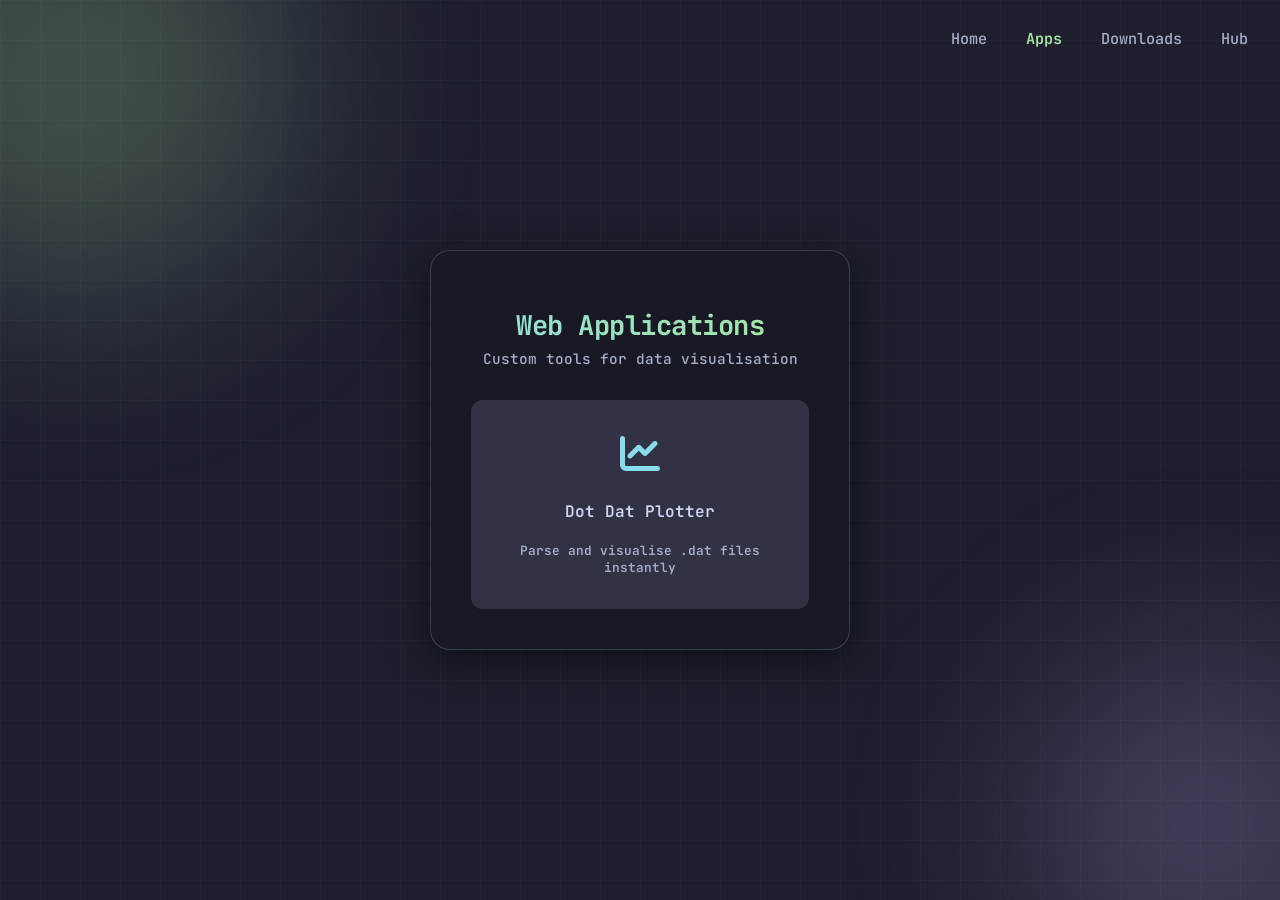
==== apps/index.html @ 5152d7b5 "Initial commit (clean)" ====
<!doctype html>
<html lang="en">
  <head>
    <meta charset="UTF-8" />
    <meta name="viewport" content="width=device-width, initial-scale=1.0" />
    <title>Apps</title>
    <meta name="robots" content="index, follow" />
    <meta name="google-adsense-account" content="ca-pub-9043552187427888" />
    <script
      async
      src="https://pagead2.googlesyndication.com/pagead/js/adsbygoogle.js?client=ca-pub-9043552187427888"
      crossorigin="anonymous"
    ></script>
    <link
      rel="stylesheet"
      href="https://cdnjs.cloudflare.com/ajax/libs/font-awesome/6.5.1/css/all.min.css"
    />
    <link rel="canonical" href="https://www.ojalkhatiwada.com.np/apps/" />
    <link rel="stylesheet" href="/assets/css/style.css" />
    <link rel="icon" type="image/jpeg" href="/favicon.ico" />
  </head>
  <body>
    <div class="top-nav">
      <a href="/" class="nav-link">Home</a>
      <a href="/apps/" class="nav-link active">Apps</a>
      <a href="/downloads/" class="nav-link">Downloads</a>
      <a href="/hub/" class="nav-link">Hub</a>
    </div>

    <main>
      <section id="apps" class="page active">
        <h1>Web Applications</h1>
        <p class="tagline">Custom tools for data visualisation</p>

        <div class="grid">
          <a href="/web-apps/dot-dat-plotter/" class="item-card">
            <i class="fas fa-chart-line"></i>
            <span>Dot Dat Plotter</span>
            <p class="apps-card-desc">Parse and visualise .dat files instantly</p>
          </a>
        </div>
      </section>
    </main>

  </body>
</html>
---- assets/css/style.css ----
@import url("https://fonts.googleapis.com/css2?family=JetBrains+Mono:ital,wght@0,100..800;1,100..800&display=swap");

:root {
  --base: #1e1e2e;
  --mantle: #181825;
  --surface0: #313244;
  --text: #cdd6f4;
  --subtext0: #a6adc8;
  --green: #a6e3a1;
  --teal: #94e2d5;
  --sky: #89dceb;
  --mauve: #cba6f7;
}

* {
  margin: 0;
  padding: 0;
  box-sizing: border-box;
}

body {
  min-height: 100vh;
  font-family: "JetBrains Mono", monospace;
  display: flex;
  justify-content: center;
  align-items: center;
  padding: 1.5rem;
  color: var(--text);
  background-color: var(--base);
  overflow-x: hidden;
  background-image:
    linear-gradient(rgba(166, 227, 161, 0.03) 1px, transparent 1px),
    linear-gradient(90deg, rgba(166, 227, 161, 0.03) 1px, transparent 1px);
  background-size: 40px 40px;
  background-attachment: fixed;
}

body::before,
body::after {
  content: "";
  position: fixed;
  border-radius: 50%;
  filter: blur(100px);
  z-index: -1;
  opacity: 0.25;
  animation: float 25s infinite alternate ease-in-out;
  pointer-events: none;
}

body::before {
  width: 450px;
  height: 450px;
  background: var(--green);
  top: -150px;
  left: -150px;
}

body::after {
  width: 350px;
  height: 350px;
  background: var(--mauve);
  bottom: -100px;
  right: -100px;
  animation-delay: -7s;
}

@keyframes float {
  0% {
    transform: translate(0, 0) scale(1);
  }
  50% {
    transform: translate(120px, 80px) scale(1.1);
  }
  100% {
    transform: translate(-80px, 120px) scale(0.9);
  }
}

main {
  text-align: center;
  background: rgba(24, 24, 37, 0.75);
  backdrop-filter: blur(12px);
  padding: 2.5rem;
  border-radius: 20px;
  max-width: 420px;
  width: 100%;
  border: 1px solid rgba(166, 227, 161, 0.2);
  box-shadow: 0 10px 40px rgba(0, 0, 0, 0.5);
  animation: entry 0.6s cubic-bezier(0.16, 1, 0.3, 1);
  position: relative;
  z-index: 10;
}

@keyframes entry {
  from {
    opacity: 0;
    transform: translateY(20px) scale(0.98);
  }
  to {
    opacity: 1;
    transform: translateY(0) scale(1);
  }
}

/* Tab Navigation */
.tabs {
  display: flex;
  justify-content: center;
  gap: 6px;
  margin-bottom: 2rem;
  background: var(--mantle);
  padding: 6px;
  border-radius: 14px;
}

.tab-btn {
  background: transparent;
  border: none;
  color: var(--subtext0);
  padding: 8px 16px;
  cursor: pointer;
  border-radius: 10px;
  font-weight: 600;
  font-size: 0.85rem;
  transition: 0.2s ease;
  font-family: inherit;
}

.tab-btn.active {
  background: var(--surface0);
  color: var(--green);
  box-shadow: 0 2px 8px rgba(0, 0, 0, 0.2);
}

.page {
  display: none;
}
.page.active {
  display: block;
  animation: fadeIn 0.4s ease;
}

@keyframes fadeIn {
  from {
    opacity: 0;
    transform: translateY(10px);
  }
  to {
    opacity: 1;
    transform: translateY(0);
  }
}

/* Profile Elements */
.profile-pic {
  width: 110px;
  height: 110px;
  border-radius: 50%;
  border: 2px solid var(--green);
  object-fit: cover;
  margin-bottom: 1rem;
  box-shadow: 0 0 15px rgba(166, 227, 161, 0.2);
}

.avatar-sm {
  width: 30px;
  height: 30px;
  border-radius: 50%;
  border: 1px solid var(--green);
  object-fit: cover;
  margin: 0;
}

/* Forum User Avatar Fix */
#user_info {
  display: flex;
  align-items: center;
  justify-content: center;
  gap: 12px;
  margin-bottom: 1.5rem;
}

#user_avatar {
  width: 40px;
  height: 40px;
  margin-bottom: 0;
  border-width: 1px;
}

h1 {
  font-size: 1.7rem;
  margin-bottom: 0.4rem;
  background: linear-gradient(
    90deg,
    var(--teal),
    var(--green),
    var(--mauve),
    var(--teal)
  );
  background-size: 300%;
  animation: gradientShift 6s linear infinite;
  -webkit-background-clip: text;
  -webkit-text-fill-color: transparent;
  letter-spacing: -0.5px;
}

@keyframes gradientShift {
  from {
    background-position: 0%;
  }
  to {
    background-position: 300%;
  }
}

h2 {
  color: var(--green);
  margin-bottom: 1.5rem;
  font-size: 1.4rem;
}

.tagline {
  color: var(--subtext0);
  margin-bottom: 1.5rem;
  font-size: 0.9rem;
  font-weight: 500;
}

/* Layout Grids */
nav,
.grid {
  display: flex;
  flex-direction: column;
  gap: 0.75rem;
}

.link-card,
.item-card {
  display: flex;
  align-items: center;
  justify-content: center;
  gap: 12px;
  background: var(--surface0);
  color: var(--text);
  text-decoration: none;
  padding: 1rem;
  border-radius: 12px;
  font-weight: 600;
  transition: 0.2s ease;
  border: 1px solid transparent;
  cursor: pointer;
}

.link-card:hover,
.item-card:hover {
  background: rgba(166, 227, 161, 0.1);
  border-color: var(--green);
  color: var(--green);
  transform: translateX(6px);
  box-shadow: 0 0 20px rgba(166, 227, 161, 0.25);
}

/* Messaging/Toasts */
.toast {
  font-size: 0.85rem;
  color: var(--green);
  opacity: 0;
  transform: translateY(-10px);
  transition: 0.4s cubic-bezier(0.175, 0.885, 0.32, 1.275);
  pointer-events: none;
  height: 0;
  overflow: hidden;
}

.toast.show {
  opacity: 1;
  height: 40px;
  margin-top: 15px;
  transform: translateY(0);
}

/* Header Nav */
.top-nav {
  position: absolute;
  top: 20px;
  right: 20px;
  display: flex;
  gap: 15px;
  z-index: 1000;
}

.nav-link {
  text-decoration: none;
  color: var(--subtext0);
  font-weight: 500;
  font-size: 0.95rem;
  padding: 8px 12px;
  border-radius: 8px;
  transition: 0.3s ease;
}

.nav-link:hover {
  color: var(--text);
  background-color: var(--surface0);
}

.nav-link.active {
  color: var(--green);
  font-weight: 600;
}

/* Form Styling */
input,
textarea {
  display: block;
  width: 100%;
  padding: 1rem;
  margin-bottom: 0.5rem;
  background-color: var(--mantle);
  color: var(--text);
  border: 1px solid var(--surface0);
  border-radius: 12px;
  font-family: inherit;
  font-size: 0.9rem;
  outline: none;
  appearance: none;
  transition:
    border-color 0.3s ease,
    box-shadow 0.3s ease;
}

input:focus,
textarea:focus {
  border-color: var(--green);
  box-shadow: 0 0 12px rgba(166, 227, 161, 0.15);
}

input::placeholder {
  color: var(--subtext0);
  opacity: 0.5;
}

/* Post Cards */
.post-card {
  background: var(--mantle);
  border: 1px solid var(--surface0);
  border-radius: 16px;
  padding: 1.5rem;
  margin-bottom: 1rem;
  transition:
    transform 0.2s ease,
    border-color 0.2s ease;
}

.post-card:hover {
  border-color: var(--teal);
  transform: translateY(-2px);
}

.post-header {
  display: flex;
  align-items: center;
  gap: 12px;
  margin-bottom: 1rem;
  border-bottom: 1px solid var(--surface0);
  padding-bottom: 0.5rem;
}

.post-content {
  line-height: 1.6;
  font-size: 0.95rem;
  white-space: pre-wrap;
  text-align: left;
}

/* Forum Utilities */
.search-wrapper {
  position: relative;
  margin-bottom: 1.5rem;
}

.search-wrapper i {
  position: absolute;
  left: 15px;
  top: 50%;
  transform: translateY(-50%);
  color: var(--subtext0);
  z-index: 5;
}

#global_search {
  padding-left: 45px;
  margin-bottom: 0;
  text-align: left;
}

.post-card.bug {
  border-left: 4px solid var(--mauve);
  text-align: left;
}

.bug-id {
  color: var(--mauve);
  font-weight: bold;
  font-size: 0.8rem;
}

.status-badge {
  background: var(--surface0);
  padding: 2px 8px;
  border-radius: 4px;
  font-size: 0.7rem;
  color: var(--green);
}

#submit_post,
#submit_bug {
  background: var(--surface0);
  color: var(--green);
  border: 1px solid var(--green);
  padding: 10px 24px;
  border-radius: 10px;
  font-family: "JetBrains Mono", monospace;
  font-weight: 700;
  font-size: 0.85rem;
  text-transform: uppercase;
  letter-spacing: 1px;
  cursor: pointer;
  transition: all 0.3s cubic-bezier(0.4, 0, 0.2, 1);
  position: relative;
  overflow: hidden;
}

#submit_post:hover,
#submit_bug:hover {
  background: var(--green);
  color: var(--base);
  box-shadow: 0 0 20px rgba(166, 227, 161, 0.4);
  transform: translateY(-2px);
}

#submit_post:active,
#submit_bug:active {
  transform: translateY(1px) scale(0.98);
  box-shadow: 0 0 10px rgba(166, 227, 161, 0.2);
}

#submit_post:hover::after,
#submit_bug:hover::after {
  content: "";
  position: absolute;
  top: 0;
  left: -100%;
  width: 100%;
  height: 100%;
  background: linear-gradient(
    90deg,
    transparent,
    rgba(255, 255, 255, 0.2),
    transparent
  );
  animation: shine 1.5s infinite;
}

@keyframes shine {
  to {
    left: 100%;
  }
}

#posts_list,
#bugs_list {
  margin-top: 1rem;
}

/* Apps Page */
#apps .grid {
  display: grid;
  grid-template-columns: repeat(auto-fit, minmax(200px, 1fr));
  gap: 1.5rem;
  margin-top: 2rem;
  width: 100%;
  max-width: 800px;
}

#apps h1 {
  margin-top: 1rem;
}

#apps .item-card {
  cursor: pointer;
  display: flex;
  flex-direction: column;
  align-items: center;
  justify-content: center;
  padding: 2rem;
  transition:
    transform 0.2s,
    background 0.2s;
  font-family: inherit;
}

#apps .item-card:hover {
  transform: translateY(-5px);
  background: var(--mantle);
  border-color: var(--mauve);
}

#apps .item-card i {
  font-size: 2.5rem;
  margin-bottom: 1rem;
  color: var(--sky);
}

.apps-card-desc {
  font-size: 0.8rem;
  margin-top: 0.5rem;
  color: var(--subtext0);
}

/* Downloads Page */
#downloads .grid {
  display: grid;
  grid-template-columns: repeat(auto-fit, minmax(250px, 1fr));
  gap: 20px;
  margin-top: 30px;
  width: 100%;
  max-width: 800px;
}

#downloads .item-card {
  background: var(--base);
  padding: 20px;
  border-radius: 12px;
  border: 1px solid rgba(255, 255, 255, 0.1);
  text-align: center;
  display: flex;
  flex-direction: column;
  align-items: center;
  transition: transform 0.2s;
}

#downloads .item-card:hover {
  transform: translateY(-5px);
  border-color: var(--mauve);
}

#downloads .item-card h3 {
  margin: 15px 0 5px 0;
}

.download-file-icon {
  font-size: 2rem;
  color: #fab387;
}

.download-item-desc {
  font-size: 0.8rem;
  opacity: 0.8;
  margin-bottom: 15px;
}

/* Dot Dat Plotter Page */
.plotter-card {
  max-width: 950px;
  margin-top: 80px;
}

.drop-zone {
  margin: 2rem 0;
  padding: 2.5rem;
  border: 2px dashed var(--surface0);
  border-radius: 15px;
  background: var(--mantle);
  cursor: pointer;
  transition: all 0.3s ease;
  display: flex;
  flex-direction: column;
  align-items: center;
  gap: 1rem;
  color: var(--subtext0);
}

.drop-zone:hover,
.drop-zone.dragover {
  border-color: var(--green);
  background: var(--mantle);
  color: var(--green);
}

.drop-zone i {
  font-size: 2.5rem;
}

.controls {
  display: flex;
  gap: 1rem;
  margin-top: 1rem;
  flex-wrap: wrap;
}

.btn {
  background: var(--surface0);
  color: var(--text);
  border: none;
  padding: 0.6rem 1rem;
  border-radius: 8px;
  cursor: pointer;
  font-family: inherit;
  font-weight: 600;
  transition: 0.2s;
}

.btn:hover {
  background: var(--green);
  color: #111;
}

.chart-container {
  position: relative;
  height: 450px;
  width: 100%;
  margin-top: 1.5rem;
  background: var(--base);
  padding: 1rem;
  border-radius: 12px;
}
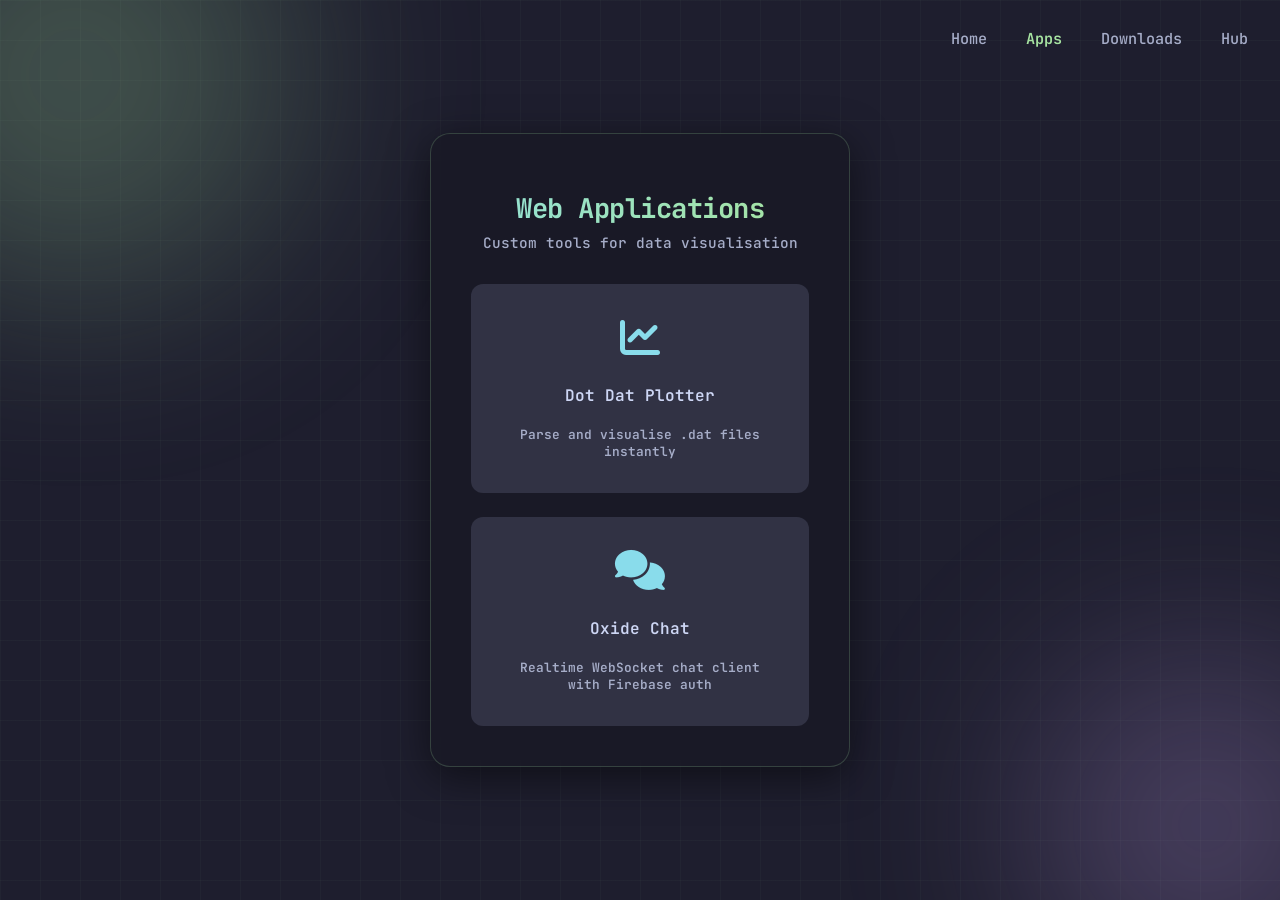
==== commit b1351955: "Share auth route across hub and web-apps; remove forums auth path" ====
--- a/apps/index.html
+++ b/apps/index.html
@@ -38,6 +38,11 @@
             <span>Dot Dat Plotter</span>
             <p class="apps-card-desc">Parse and visualise .dat files instantly</p>
           </a>
+          <a href="/web-apps/oxide-chat/" class="item-card">
+            <i class="fas fa-comments"></i>
+            <span>Oxide Chat</span>
+            <p class="apps-card-desc">Realtime WebSocket chat client with Firebase auth</p>
+          </a>
         </div>
       </section>
     </main>
--- a/assets/css/style.css
+++ b/assets/css/style.css
@@ -373,6 +373,78 @@
   text-align: left;
 }
 
+.thread-root {
+  text-align: left;
+}
+
+.thread-clickable {
+  cursor: pointer;
+}
+
+.thread-title {
+  margin: 0 0 0.6rem;
+  color: var(--green);
+  font-size: 1rem;
+}
+
+.thread-meta {
+  margin-top: 1rem;
+  display: flex;
+  gap: 8px;
+  justify-content: space-between;
+  align-items: center;
+  color: var(--subtext0);
+  font-size: 0.8rem;
+  flex-wrap: wrap;
+}
+
+.thread-replies {
+  margin-top: 1rem;
+  border-top: 1px solid var(--surface0);
+  padding-top: 0.75rem;
+}
+
+.thread-reply {
+  border: 1px solid var(--surface0);
+  border-radius: 10px;
+  background: rgba(137, 180, 250, 0.05);
+  padding: 0.75rem;
+  margin-top: 0.6rem;
+}
+
+.thread-reply-header {
+  margin-bottom: 0.5rem;
+  border-bottom: 0;
+  padding-bottom: 0;
+}
+
+.reply-editor {
+  margin-top: 0.9rem;
+  border-top: 1px dashed var(--surface0);
+  padding-top: 0.9rem;
+}
+
+.thread-reply-input {
+  min-height: 80px;
+}
+
+.thread-view-header {
+  margin-bottom: 0.75rem;
+  text-align: left;
+}
+
+.thread-back-link {
+  color: var(--sky);
+  text-decoration: none;
+  font-size: 0.8rem;
+  font-weight: 700;
+}
+
+.thread-back-link:hover {
+  color: var(--green);
+  text-decoration: underline;
+}
+
 /* Forum Utilities */
 .search-wrapper {
   position: relative;
@@ -413,8 +485,10 @@
   color: var(--green);
 }
 
-#submit_post,
-#submit_bug {
+#submit_thread,
+#submit_bug,
+.thread-reply-submit,
+.thread-reply-toggle {
   background: var(--surface0);
   color: var(--green);
   border: 1px solid var(--green);
@@ -431,22 +505,28 @@
   overflow: hidden;
 }
 
-#submit_post:hover,
-#submit_bug:hover {
+#submit_thread:hover,
+#submit_bug:hover,
+.thread-reply-submit:hover,
+.thread-reply-toggle:hover {
   background: var(--green);
   color: var(--base);
   box-shadow: 0 0 20px rgba(166, 227, 161, 0.4);
   transform: translateY(-2px);
 }
 
-#submit_post:active,
-#submit_bug:active {
+#submit_thread:active,
+#submit_bug:active,
+.thread-reply-submit:active,
+.thread-reply-toggle:active {
   transform: translateY(1px) scale(0.98);
   box-shadow: 0 0 10px rgba(166, 227, 161, 0.2);
 }
 
-#submit_post:hover::after,
-#submit_bug:hover::after {
+#submit_thread:hover::after,
+#submit_bug:hover::after,
+.thread-reply-submit:hover::after,
+.thread-reply-toggle:hover::after {
   content: "";
   position: absolute;
   top: 0;
@@ -462,6 +542,11 @@
   animation: shine 1.5s infinite;
 }
 
+.thread-reply-toggle {
+  padding: 6px 14px;
+  font-size: 0.75rem;
+}
+
 @keyframes shine {
   to {
     left: 100%;
@@ -625,3 +710,126 @@
   padding: 1rem;
   border-radius: 12px;
 }
+
+/* Oxide Chat Frontend Page */
+.chat-card {
+  max-width: 900px;
+  margin-top: 80px;
+}
+
+.chat-auth-grid {
+  display: grid;
+  grid-template-columns: repeat(2, minmax(140px, 1fr));
+  gap: 0.75rem;
+}
+
+.chat-card .btn {
+  border: 1px solid transparent;
+}
+
+.chat-card .btn:disabled {
+  opacity: 0.55;
+  cursor: not-allowed;
+}
+
+.chat-card .btn.row {
+  width: 100%;
+}
+
+.chat-shell.hidden,
+#authPanel.hidden {
+  display: none;
+}
+
+.chat-controls {
+  margin-top: 1rem;
+  display: grid;
+  grid-template-columns: 1fr;
+  gap: 0.8rem;
+}
+
+.chat-action-row {
+  display: grid;
+  grid-template-columns: repeat(2, minmax(140px, 1fr));
+  gap: 0.75rem;
+}
+
+.chat-status {
+  text-align: left;
+  color: var(--subtext0);
+  font-size: 0.85rem;
+}
+
+.messages {
+  margin-top: 1rem;
+  text-align: left;
+  background: var(--base);
+  border: 1px solid var(--surface0);
+  border-radius: 12px;
+  min-height: 280px;
+  max-height: 44vh;
+  overflow-y: auto;
+  padding: 0.75rem;
+}
+
+.messages li {
+  list-style: none;
+}
+
+.message {
+  border-radius: 10px;
+  border: 1px solid rgba(137, 180, 250, 0.32);
+  background: rgba(17, 17, 27, 0.75);
+  padding: 0.65rem 0.75rem;
+  margin-bottom: 0.6rem;
+}
+
+.message.me {
+  border-color: rgba(166, 227, 161, 0.45);
+}
+
+.message .meta {
+  font-size: 0.72rem;
+  color: var(--subtext0);
+}
+
+.message .body {
+  margin-top: 0.25rem;
+  word-break: break-word;
+  color: var(--text);
+}
+
+.chat-composer {
+  margin-top: 1rem;
+  display: grid;
+  grid-template-columns: 1fr auto;
+  gap: 0.75rem;
+}
+
+.chat-headline {
+  margin-bottom: 1rem;
+}
+
+.chat-user-row {
+  display: flex;
+  align-items: center;
+  justify-content: space-between;
+  gap: 1rem;
+}
+
+.chat-user-chip {
+  color: var(--subtext0);
+  font-size: 0.78rem;
+  word-break: break-all;
+}
+
+@media (max-width: 720px) {
+  .chat-auth-grid,
+  .chat-action-row {
+    grid-template-columns: 1fr;
+  }
+
+  .chat-composer {
+    grid-template-columns: 1fr;
+  }
+}
